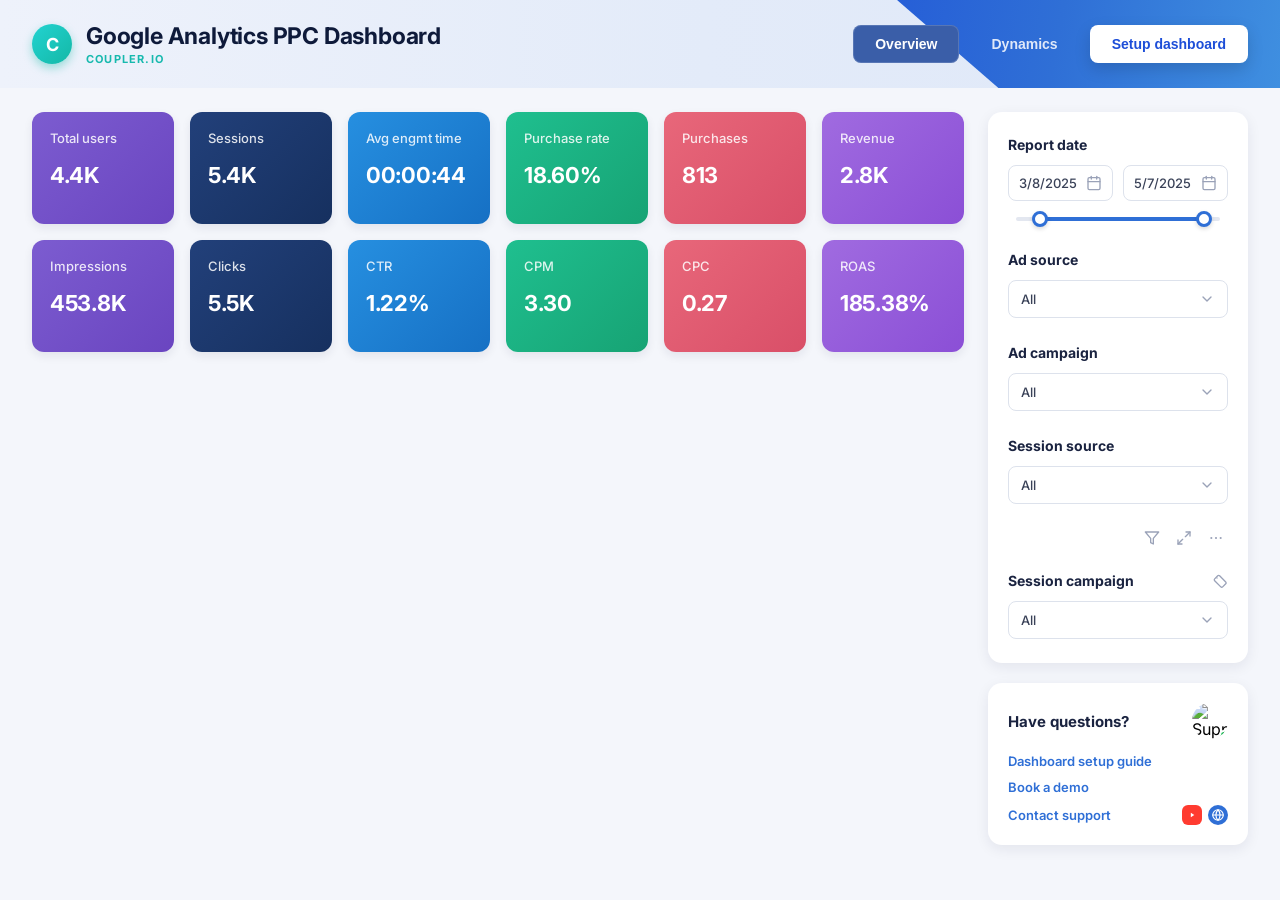
==== structure2/index.html @ 66cc9f02 "working on second dashboard" ====
<!DOCTYPE html>
<html lang="en">
<head>
    <meta charset="UTF-8">
    <meta name="viewport" content="width=device-width, initial-scale=1.0">
    <title>Google Analytics PPC Dashboard</title>
    <link rel="preconnect" href="https://fonts.googleapis.com">
    <link rel="preconnect" href="https://fonts.gstatic.com" crossorigin>
    <link href="https://fonts.googleapis.com/css2?family=Inter:wght@400;500;600;700;800&display=swap" rel="stylesheet">
    <link rel="stylesheet" href="index.css">
</head>
<body>
    <header class="header">
        <div class="header-logo">
            <div class="logo-badge">C</div>
            <div class="header-title-group">
                <div class="header-title">Google Analytics PPC Dashboard</div>
                <div class="header-subtitle">COUPLER.IO</div>
            </div>
        </div>

        <nav class="header-nav">
            <button class="nav-tab active">Overview</button>
            <button class="nav-tab">Dynamics</button>
            <button class="nav-tab setup-btn">Setup dashboard</button>
        </nav>
    </header>

    <div class="dashboard-body">
        <main class="main-content">
            <div class="kpi-grid">
                <div class="kpi-card kpi-purple">
                    <div class="kpi-label">Total users</div>
                    <div class="kpi-value">4.4K</div>
                </div>
                <div class="kpi-card kpi-navy">
                    <div class="kpi-label">Sessions</div>
                    <div class="kpi-value">5.4K</div>
                </div>
                <div class="kpi-card kpi-blue">
                    <div class="kpi-label">Avg engmt time</div>
                    <div class="kpi-value">00:00:44</div>
                </div>
                <div class="kpi-card kpi-teal">
                    <div class="kpi-label">Purchase rate</div>
                    <div class="kpi-value">18.60%</div>
                </div>
                <div class="kpi-card kpi-pink">
                    <div class="kpi-label">Purchases</div>
                    <div class="kpi-value">813</div>
                </div>
                <div class="kpi-card kpi-violet">
                    <div class="kpi-label">Revenue</div>
                    <div class="kpi-value">2.8K</div>
                </div>
                <div class="kpi-card kpi-purple">
                    <div class="kpi-label">Impressions</div>
                    <div class="kpi-value">453.8K</div>
                </div>
                <div class="kpi-card kpi-navy">
                    <div class="kpi-label">Clicks</div>
                    <div class="kpi-value">5.5K</div>
                </div>
                <div class="kpi-card kpi-blue">
                    <div class="kpi-label">CTR</div>
                    <div class="kpi-value">1.22%</div>
                </div>
                <div class="kpi-card kpi-teal">
                    <div class="kpi-label">CPM</div>
                    <div class="kpi-value">3.30</div>
                </div>
                <div class="kpi-card kpi-pink">
                    <div class="kpi-label">CPC</div>
                    <div class="kpi-value">0.27</div>
                </div>
                <div class="kpi-card kpi-violet">
                    <div class="kpi-label">ROAS</div>
                    <div class="kpi-value">185.38%</div>
                </div>
            </div>
        </main>

        <aside class="sidebar-column">
        <div class="filters-panel">
            <div class="filter-block">
                <div class="filter-label">Report date</div>
                <div class="date-range-inputs">
                    <div class="date-input">
                        <span>3/8/2025</span>
                        <svg class="icon calendar-icon" viewBox="0 0 24 24" fill="none" stroke="currentColor" stroke-width="2" stroke-linecap="round" stroke-linejoin="round">
                            <rect x="3" y="4" width="18" height="18" rx="2"></rect>
                            <line x1="16" y1="2" x2="16" y2="6"></line>
                            <line x1="8" y1="2" x2="8" y2="6"></line>
                            <line x1="3" y1="10" x2="21" y2="10"></line>
                        </svg>
                    </div>
                    <div class="date-input">
                        <span>5/7/2025</span>
                        <svg class="icon calendar-icon" viewBox="0 0 24 24" fill="none" stroke="currentColor" stroke-width="2" stroke-linecap="round" stroke-linejoin="round">
                            <rect x="3" y="4" width="18" height="18" rx="2"></rect>
                            <line x1="16" y1="2" x2="16" y2="6"></line>
                            <line x1="8" y1="2" x2="8" y2="6"></line>
                            <line x1="3" y1="10" x2="21" y2="10"></line>
                        </svg>
                    </div>
                </div>
                <div class="range-slider">
                    <div class="range-track">
                        <div class="range-fill"></div>
                        <span class="range-handle range-handle-start"></span>
                        <span class="range-handle range-handle-end"></span>
                    </div>
                </div>
            </div>

            <div class="filter-block">
                <div class="filter-label">Ad source</div>
                <div class="filter-select">
                    <span>All</span>
                    <svg class="icon chevron-icon" viewBox="0 0 24 24" fill="none" stroke="currentColor" stroke-width="2" stroke-linecap="round" stroke-linejoin="round">
                        <polyline points="6 9 12 15 18 9"></polyline>
                    </svg>
                </div>
            </div>

            <div class="filter-block">
                <div class="filter-label">Ad campaign</div>
                <div class="filter-select">
                    <span>All</span>
                    <svg class="icon chevron-icon" viewBox="0 0 24 24" fill="none" stroke="currentColor" stroke-width="2" stroke-linecap="round" stroke-linejoin="round">
                        <polyline points="6 9 12 15 18 9"></polyline>
                    </svg>
                </div>
            </div>

            <div class="filter-block">
                <div class="filter-label">Session source</div>
                <div class="filter-select">
                    <span>All</span>
                    <svg class="icon chevron-icon" viewBox="0 0 24 24" fill="none" stroke="currentColor" stroke-width="2" stroke-linecap="round" stroke-linejoin="round">
                        <polyline points="6 9 12 15 18 9"></polyline>
                    </svg>
                </div>
            </div>

            <div class="filter-toolbar">
                <svg class="icon toolbar-icon" viewBox="0 0 24 24" fill="none" stroke="currentColor" stroke-width="2" stroke-linecap="round" stroke-linejoin="round">
                    <polygon points="22 3 2 3 10 12.46 10 19 14 21 14 12.46 22 3"></polygon>
                </svg>
                <svg class="icon toolbar-icon" viewBox="0 0 24 24" fill="none" stroke="currentColor" stroke-width="2" stroke-linecap="round" stroke-linejoin="round">
                    <polyline points="15 3 21 3 21 9"></polyline>
                    <polyline points="9 21 3 21 3 15"></polyline>
                    <line x1="21" y1="3" x2="14" y2="10"></line>
                    <line x1="3" y1="21" x2="10" y2="14"></line>
                </svg>
                <svg class="icon toolbar-icon" viewBox="0 0 24 24" fill="currentColor" stroke="none">
                    <circle cx="5" cy="12" r="1.6"></circle>
                    <circle cx="12" cy="12" r="1.6"></circle>
                    <circle cx="19" cy="12" r="1.6"></circle>
                </svg>
            </div>

            <div class="filter-block">
                <div class="filter-label-row">
                    <div class="filter-label">Session campaign</div>
                    <svg class="icon tag-icon" viewBox="0 0 24 24" fill="none" stroke="currentColor" stroke-width="2" stroke-linecap="round" stroke-linejoin="round">
                        <path d="M20.59 13.41L11.42 4.24a2 2 0 0 0-2.83 0L4 8.83a2 2 0 0 0 0 2.83l9.17 9.17a2 2 0 0 0 2.83 0l4.59-4.59a2 2 0 0 0 0-2.83z"></path>
                        <line x1="7.5" y1="7.5" x2="7.51" y2="7.5"></line>
                    </svg>
                </div>
                <div class="filter-select">
                    <span>All</span>
                    <svg class="icon chevron-icon" viewBox="0 0 24 24" fill="none" stroke="currentColor" stroke-width="2" stroke-linecap="round" stroke-linejoin="round">
                        <polyline points="6 9 12 15 18 9"></polyline>
                    </svg>
                </div>
            </div>
        </div>

        <div class="help-card">
            <div class="help-card-header">
                <div class="help-card-title">Have questions?</div>
                <div class="help-avatar">
                    <img src="https://randomuser.me/api/portraits/men/45.jpg" alt="Support agent">
                    <span class="status-dot"></span>
                </div>
            </div>

            <div class="help-links">
                <a href="#" class="help-link">Dashboard setup guide</a>
                <a href="#" class="help-link">Book a demo</a>
                <div class="help-link-row">
                    <a href="#" class="help-link">Contact support</a>
                    <div class="help-social-icons">
                        <span class="social-icon youtube-icon">
                            <svg viewBox="0 0 24 24" fill="#ffffff">
                                <polygon points="10 8 16 12 10 16 10 8"></polygon>
                            </svg>
                        </span>
                        <span class="social-icon globe-icon">
                            <svg viewBox="0 0 24 24" fill="none" stroke="#ffffff" stroke-width="2" stroke-linecap="round" stroke-linejoin="round">
                                <circle cx="12" cy="12" r="9"></circle>
                                <line x1="3" y1="12" x2="21" y2="12"></line>
                                <path d="M12 3a13 13 0 0 1 0 18a13 13 0 0 1 0-18z"></path>
                            </svg>
                        </span>
                    </div>
                </div>
            </div>
        </div>
        </aside>
    </div>

    <script src="index.js"></script>
</body>
</html>
---- structure2/index.css ----
* {
    margin: 0;
    padding: 0;
    box-sizing: border-box;
}

html, body {
    height: 100%;
    font-family: 'Inter', -apple-system, BlinkMacSystemFont, 'Segoe UI', Roboto, sans-serif;
}

body {
    background: #f4f6fb;
}

/* ===== HEADER ===== */
.header {
    position: relative;
    display: flex;
    align-items: center;
    justify-content: space-between;
    background: linear-gradient(90deg, #eef2fb 0%, #e3ebf9 55%, #dfe8f8 100%);
    padding: 22px 32px;
    overflow: hidden;
}

.header::before {
    content: "";
    position: absolute;
    top: 0;
    right: 0;
    bottom: 0;
    width: 44%;
    background: linear-gradient(100deg, #1d4ed8 0%, #2f6fd6 60%, #3f8fe0 100%);
    clip-path: polygon(32% 0%, 100% 0%, 100% 100%, 50% 100%);
    z-index: 0;
}

.header-logo {
    position: relative;
    z-index: 1;
    display: flex;
    align-items: center;
    gap: 14px;
}

.logo-badge {
    width: 40px;
    height: 40px;
    flex-shrink: 0;
    border-radius: 50%;
    background: linear-gradient(135deg, #22d3d1 0%, #14b8a6 100%);
    color: #ffffff;
    display: flex;
    align-items: center;
    justify-content: center;
    font-size: 18px;
    font-weight: 700;
    box-shadow: 0 4px 10px rgba(20, 184, 166, 0.4);
}

.header-title-group {
    display: flex;
    flex-direction: column;
    gap: 2px;
}

.header-title {
    font-size: 23px;
    font-weight: 700;
    color: #0e1a3a;
    letter-spacing: -0.2px;
}

.header-subtitle {
    font-size: 11px;
    font-weight: 700;
    color: #17b9ae;
    letter-spacing: 1.2px;
}

.header-nav {
    position: relative;
    z-index: 1;
    display: flex;
    align-items: center;
    gap: 10px;
}

.nav-tab {
    border: none;
    background: transparent;
    color: rgba(255, 255, 255, 0.85);
    font-size: 14px;
    font-weight: 600;
    padding: 11px 22px;
    border-radius: 8px;
    cursor: pointer;
    transition: background 0.25s ease, color 0.25s ease;
}

.nav-tab:hover {
    background: rgba(255, 255, 255, 0.1);
    color: #ffffff;
}

.nav-tab.active {
    background: #3a5ea8;
    color: #ffffff;
    box-shadow: inset 0 0 0 1px rgba(255, 255, 255, 0.15);
}

.nav-tab.setup-btn {
    background: #ffffff;
    color: #1d4ed8;
    font-weight: 700;
    box-shadow: 0 6px 16px rgba(0, 0, 0, 0.15);
}

.nav-tab.setup-btn:hover {
    background: #f2f6ff;
}

/* ===== LAYOUT ===== */
.dashboard-body {
    display: flex;
    align-items: flex-start;
    gap: 24px;
    padding: 24px 32px;
}

.main-content {
    flex: 1;
    min-width: 0;
}

/* ===== KPI CARDS ===== */
.kpi-grid {
    display: grid;
    grid-template-columns: repeat(6, 1fr);
    gap: 16px;
}

.kpi-card {
    border-radius: 12px;
    padding: 18px 18px;
    min-height: 112px;
    display: flex;
    flex-direction: column;
    justify-content: flex-start;
    gap: 16px;
    color: #ffffff;
    box-shadow: 0 4px 10px rgba(20, 30, 60, 0.08);
}

.kpi-label {
    font-size: 13px;
    font-weight: 500;
    color: rgba(255, 255, 255, 0.85);
}

.kpi-value {
    font-size: 22px;
    font-weight: 700;
    letter-spacing: -0.3px;
}

.kpi-purple {
    background: linear-gradient(135deg, #7c5cd0 0%, #6a45c0 100%);
}

.kpi-navy {
    background: linear-gradient(135deg, #22407a 0%, #16305f 100%);
}

.kpi-blue {
    background: linear-gradient(135deg, #268fe0 0%, #1670c4 100%);
}

.kpi-teal {
    background: linear-gradient(135deg, #1fbf8f 0%, #17a374 100%);
}

.kpi-pink {
    background: linear-gradient(135deg, #e8677a 0%, #d94f68 100%);
}

.kpi-violet {
    background: linear-gradient(135deg, #a06be0 0%, #8b4fd6 100%);
}

/* ===== SIDEBAR COLUMN ===== */
.sidebar-column {
    width: 260px;
    flex-shrink: 0;
    display: flex;
    flex-direction: column;
    gap: 20px;
}

/* ===== FILTERS PANEL ===== */
.filters-panel {
    display: flex;
    flex-direction: column;
    gap: 26px;
    background: #ffffff;
    border-radius: 14px;
    padding: 24px 20px;
    box-shadow: 0 4px 14px rgba(20, 30, 60, 0.08);
}

.filter-block {
    display: flex;
    flex-direction: column;
    gap: 12px;
}

.filter-label {
    font-size: 14px;
    font-weight: 700;
    color: #1a2340;
}

.filter-label-row {
    display: flex;
    align-items: center;
    justify-content: space-between;
}

.icon {
    width: 16px;
    height: 16px;
    flex-shrink: 0;
    color: #9aa2b8;
}

.date-range-inputs {
    display: flex;
    gap: 10px;
}

.date-input {
    flex: 1;
    display: flex;
    align-items: center;
    justify-content: space-between;
    border: 1px solid #dde2ec;
    border-radius: 8px;
    padding: 9px 10px;
    background: #ffffff;
    font-size: 13px;
    font-weight: 500;
    color: #3a4258;
}

.range-slider {
    padding: 4px 8px;
}

.range-track {
    position: relative;
    height: 4px;
    background: #e3e7f0;
    border-radius: 2px;
}

.range-fill {
    position: absolute;
    top: 0;
    bottom: 0;
    left: 12%;
    right: 8%;
    background: #2f6fd6;
    border-radius: 2px;
}

.range-handle {
    position: absolute;
    top: 50%;
    width: 16px;
    height: 16px;
    border-radius: 50%;
    background: #ffffff;
    border: 3px solid #2f6fd6;
    transform: translate(-50%, -50%);
    box-shadow: 0 2px 4px rgba(0, 0, 0, 0.15);
}

.range-handle-start {
    left: 12%;
}

.range-handle-end {
    left: 92%;
}

.filter-select {
    display: flex;
    align-items: center;
    justify-content: space-between;
    border: 1px solid #dde2ec;
    border-radius: 8px;
    padding: 10px 12px;
    background: #ffffff;
    font-size: 13px;
    font-weight: 500;
    color: #3a4258;
    cursor: pointer;
    transition: border-color 0.2s ease;
}

.filter-select:hover {
    border-color: #2f6fd6;
}

.filter-toolbar {
    display: flex;
    align-items: center;
    justify-content: flex-end;
    gap: 16px;
    padding: 0 4px;
}

.toolbar-icon {
    cursor: pointer;
    transition: color 0.2s ease;
}

.toolbar-icon:hover {
    color: #2f6fd6;
}

/* ===== HELP CARD ===== */
.help-card {
    background: #ffffff;
    border-radius: 14px;
    padding: 20px;
    box-shadow: 0 4px 14px rgba(20, 30, 60, 0.08);
}

.help-card-header {
    display: flex;
    align-items: center;
    justify-content: space-between;
    margin-bottom: 14px;
}

.help-card-title {
    font-size: 15px;
    font-weight: 700;
    color: #1a2340;
}

.help-avatar {
    position: relative;
    width: 36px;
    height: 36px;
    flex-shrink: 0;
    border-radius: 50%;
    overflow: hidden;
}

.help-avatar img {
    width: 100%;
    height: 100%;
    object-fit: cover;
    display: block;
}

.status-dot {
    position: absolute;
    bottom: -1px;
    right: -1px;
    width: 10px;
    height: 10px;
    border-radius: 50%;
    background: #22c55e;
    border: 2px solid #ffffff;
}

.help-links {
    display: flex;
    flex-direction: column;
    gap: 10px;
}

.help-link {
    font-size: 13px;
    font-weight: 600;
    color: #2f6fd6;
    text-decoration: none;
}

.help-link:hover {
    text-decoration: underline;
}

.help-link-row {
    display: flex;
    align-items: center;
    justify-content: space-between;
}

.help-social-icons {
    display: flex;
    align-items: center;
    gap: 6px;
}

.social-icon {
    width: 20px;
    height: 20px;
    border-radius: 6px;
    display: flex;
    align-items: center;
    justify-content: center;
}

.social-icon svg {
    width: 14px;
    height: 14px;
}

.youtube-icon {
    background: #ff3b30;
}

.globe-icon {
    background: #2f6fd6;
    border-radius: 50%;
}
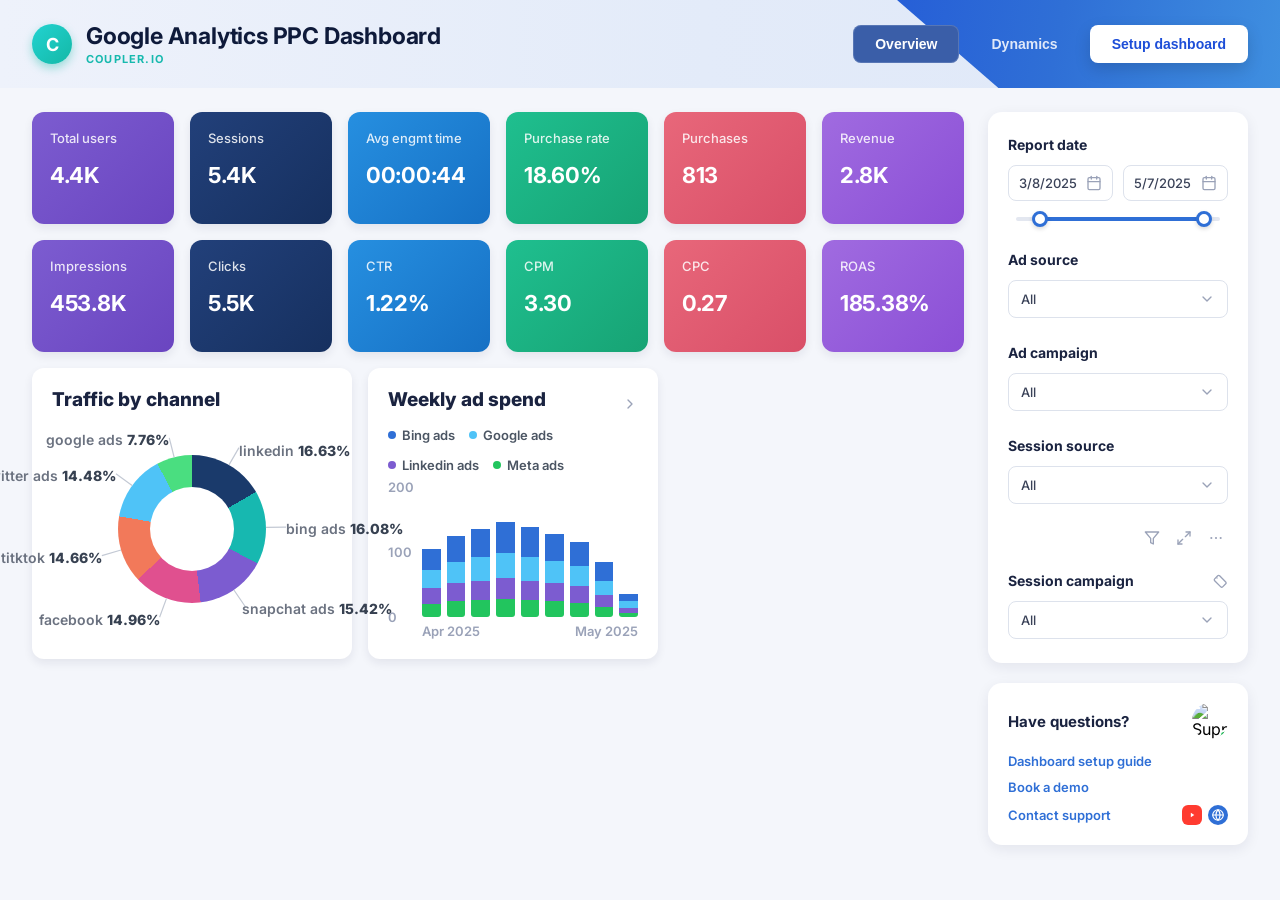
==== commit 13123593: "building dashboard componenets" ====
--- a/structure2/index.html
+++ b/structure2/index.html
@@ -78,6 +78,114 @@
                     <div class="kpi-value">185.38%</div>
                 </div>
             </div>
+
+            <div class="analytics-row">
+                <div class="chart-card channel-card">
+                    <div class="chart-card-title">Traffic by channel</div>
+                    <div class="channel-chart-wrap">
+                        <div class="channel-donut"></div>
+                        <div class="channel-hole"></div>
+                        <svg class="channel-lines" viewBox="0 0 280 220">
+                            <line x1="177" y1="45.9" x2="187" y2="28.6"></line>
+                            <line x1="214" y1="108.45" x2="234" y2="108.03"></line>
+                            <line x1="181.9" y1="171.0" x2="193.2" y2="187.5"></line>
+                            <line x1="114.5" y1="179.4" x2="107.6" y2="198.2"></line>
+                            <line x1="69.05" y1="131.0" x2="49.87" y2="136.67"></line>
+                            <line x1="80.13" y1="66.5" x2="63.95" y2="54.75"></line>
+                            <line x1="122.1" y1="38.2" x2="117.26" y2="18.8"></line>
+                        </svg>
+                        <div class="channel-label label-linkedin">linkedin <b>16.63%</b></div>
+                        <div class="channel-label label-bing">bing ads <b>16.08%</b></div>
+                        <div class="channel-label label-snapchat">snapchat ads <b>15.42%</b></div>
+                        <div class="channel-label label-facebook">facebook <b>14.96%</b></div>
+                        <div class="channel-label label-tiktok">titktok <b>14.66%</b></div>
+                        <div class="channel-label label-twitter">twitter ads <b>14.48%</b></div>
+                        <div class="channel-label label-google">google ads <b>7.76%</b></div>
+                    </div>
+                </div>
+
+                <div class="chart-card spend-card">
+                    <div class="chart-card-header">
+                        <div class="chart-card-title">Weekly ad spend</div>
+                        <svg class="chevron-next" viewBox="0 0 24 24" fill="none" stroke="currentColor" stroke-width="2" stroke-linecap="round" stroke-linejoin="round">
+                            <polyline points="9 18 15 12 9 6"></polyline>
+                        </svg>
+                    </div>
+                    <div class="legend-row">
+                        <span class="legend-dot-item"><span class="legend-dot legend-dot-bing"></span>Bing ads</span>
+                        <span class="legend-dot-item"><span class="legend-dot legend-dot-googleads"></span>Google ads</span>
+                        <span class="legend-dot-item"><span class="legend-dot legend-dot-linkedinads"></span>Linkedin ads</span>
+                        <span class="legend-dot-item"><span class="legend-dot legend-dot-metaads"></span>Meta ads</span>
+                    </div>
+                    <div class="spend-chart">
+                        <div class="spend-gridlines">
+                            <span>200</span>
+                            <span>100</span>
+                            <span>0</span>
+                        </div>
+                        <div class="spend-bars">
+                            <div class="spend-bar-group">
+                                <div class="spend-bar bar-bing" style="height:16%"></div>
+                                <div class="spend-bar bar-googleads" style="height:14%"></div>
+                                <div class="spend-bar bar-linkedinads" style="height:12%"></div>
+                                <div class="spend-bar bar-metaads" style="height:10%"></div>
+                            </div>
+                            <div class="spend-bar-group">
+                                <div class="spend-bar bar-bing" style="height:20%"></div>
+                                <div class="spend-bar bar-googleads" style="height:16%"></div>
+                                <div class="spend-bar bar-linkedinads" style="height:14%"></div>
+                                <div class="spend-bar bar-metaads" style="height:12%"></div>
+                            </div>
+                            <div class="spend-bar-group">
+                                <div class="spend-bar bar-bing" style="height:22%"></div>
+                                <div class="spend-bar bar-googleads" style="height:18%"></div>
+                                <div class="spend-bar bar-linkedinads" style="height:15%"></div>
+                                <div class="spend-bar bar-metaads" style="height:13%"></div>
+                            </div>
+                            <div class="spend-bar-group">
+                                <div class="spend-bar bar-bing" style="height:24%"></div>
+                                <div class="spend-bar bar-googleads" style="height:19%"></div>
+                                <div class="spend-bar bar-linkedinads" style="height:16%"></div>
+                                <div class="spend-bar bar-metaads" style="height:14%"></div>
+                            </div>
+                            <div class="spend-bar-group">
+                                <div class="spend-bar bar-bing" style="height:23%"></div>
+                                <div class="spend-bar bar-googleads" style="height:18%"></div>
+                                <div class="spend-bar bar-linkedinads" style="height:15%"></div>
+                                <div class="spend-bar bar-metaads" style="height:13%"></div>
+                            </div>
+                            <div class="spend-bar-group">
+                                <div class="spend-bar bar-bing" style="height:21%"></div>
+                                <div class="spend-bar bar-googleads" style="height:17%"></div>
+                                <div class="spend-bar bar-linkedinads" style="height:14%"></div>
+                                <div class="spend-bar bar-metaads" style="height:12%"></div>
+                            </div>
+                            <div class="spend-bar-group">
+                                <div class="spend-bar bar-bing" style="height:19%"></div>
+                                <div class="spend-bar bar-googleads" style="height:15%"></div>
+                                <div class="spend-bar bar-linkedinads" style="height:13%"></div>
+                                <div class="spend-bar bar-metaads" style="height:11%"></div>
+                            </div>
+                            <div class="spend-bar-group">
+                                <div class="spend-bar bar-bing" style="height:14%"></div>
+                                <div class="spend-bar bar-googleads" style="height:11%"></div>
+                                <div class="spend-bar bar-linkedinads" style="height:9%"></div>
+                                <div class="spend-bar bar-metaads" style="height:8%"></div>
+                            </div>
+                            <div class="spend-bar-group">
+                                <div class="spend-bar bar-bing" style="height:6%"></div>
+                                <div class="spend-bar bar-googleads" style="height:5%"></div>
+                                <div class="spend-bar bar-linkedinads" style="height:4%"></div>
+                                <div class="spend-bar bar-metaads" style="height:3%"></div>
+                            </div>
+                        </div>
+                    </div>
+                    <div class="spend-months">
+                        <span>Apr 2025</span>
+                        <span>May 2025</span>
+                    </div>
+                </div>
+            </div>
         </main>
 
         <aside class="sidebar-column">
--- a/structure2/index.css
+++ b/structure2/index.css
@@ -189,6 +189,283 @@
     background: linear-gradient(135deg, #a06be0 0%, #8b4fd6 100%);
 }
 
+/* ===== ANALYTICS CHARTS ROW ===== */
+.analytics-row {
+    display: grid;
+    grid-template-columns: repeat(3, 1fr);
+    gap: 16px;
+    margin-top: 16px;
+}
+
+.chart-card {
+    background: #ffffff;
+    border-radius: 12px;
+    padding: 20px;
+    box-shadow: 0 4px 10px rgba(20, 30, 60, 0.08);
+}
+
+.chart-card-title {
+    font-size: 15px;
+    font-weight: 700;
+    color: #1a2340;
+    margin-bottom: 8px;
+}
+
+.channel-card .chart-card-title {
+    font-size: 19px;
+    font-weight: 800;
+}
+
+/* Traffic by channel donut */
+.channel-chart-wrap {
+    position: relative;
+    width: 280px;
+    height: 220px;
+    margin: 0 auto;
+}
+
+.channel-donut {
+    position: absolute;
+    top: 50%;
+    left: 50%;
+    width: 148px;
+    height: 148px;
+    border-radius: 50%;
+    transform: translate(-50%, -50%);
+    background: conic-gradient(
+        #1a3a6b 0% 16.63%,
+        #17b8b0 16.63% 32.71%,
+        #7c5cd0 32.71% 48.13%,
+        #e0508f 48.13% 63.09%,
+        #f2795a 63.09% 77.75%,
+        #4fc3f7 77.75% 92.23%,
+        #4ade80 92.23% 100%
+    );
+}
+
+.channel-hole {
+    position: absolute;
+    top: 50%;
+    left: 50%;
+    width: 84px;
+    height: 84px;
+    border-radius: 50%;
+    background: #ffffff;
+    transform: translate(-50%, -50%);
+}
+
+.channel-lines {
+    position: absolute;
+    top: 0;
+    left: 0;
+    width: 100%;
+    height: 100%;
+}
+
+.channel-lines line {
+    stroke: #c3c9d4;
+    stroke-width: 1.2;
+}
+
+.channel-label {
+    position: absolute;
+    font-size: 14px;
+    font-weight: 600;
+    color: #6b7280;
+    white-space: nowrap;
+}
+
+.channel-label b {
+    font-weight: 800;
+    color: #374151;
+}
+
+.label-linkedin {
+    top: 23px;
+    left: 187px;
+}
+
+.label-bing {
+    top: 101px;
+    left: 234px;
+}
+
+.label-snapchat {
+    top: 181px;
+    left: 190px;
+}
+
+.label-facebook {
+    top: 192px;
+    right: 172px;
+    text-align: right;
+}
+
+.label-tiktok {
+    top: 130px;
+    right: 230px;
+    text-align: right;
+}
+
+.label-twitter {
+    top: 48px;
+    right: 216px;
+    text-align: right;
+}
+
+.label-google {
+    top: 12px;
+    right: 163px;
+    text-align: right;
+}
+
+/* Weekly ad spend */
+.chart-card-header {
+    display: flex;
+    align-items: center;
+    justify-content: space-between;
+    margin-bottom: 8px;
+}
+
+.spend-card .chart-card-title {
+    font-size: 19px;
+    font-weight: 800;
+}
+
+.chevron-next {
+    width: 16px;
+    height: 16px;
+    color: #9aa2b8;
+    flex-shrink: 0;
+    cursor: pointer;
+}
+
+.legend-row {
+    display: flex;
+    align-items: center;
+    flex-wrap: wrap;
+    gap: 14px;
+    margin-bottom: 14px;
+}
+
+.legend-dot-item {
+    display: flex;
+    align-items: center;
+    gap: 6px;
+    font-size: 13px;
+    font-weight: 600;
+    color: #4b5563;
+}
+
+.legend-dot {
+    width: 8px;
+    height: 8px;
+    border-radius: 50%;
+    flex-shrink: 0;
+}
+
+.legend-dot-bing {
+    background: #2f6fd6;
+}
+
+.legend-dot-googleads {
+    background: #4fc3f7;
+}
+
+.legend-dot-linkedinads {
+    background: #7c5cd0;
+}
+
+.legend-dot-metaads {
+    background: #22c55e;
+}
+
+.spend-chart {
+    position: relative;
+    height: 130px;
+    margin-bottom: 6px;
+}
+
+.spend-gridlines {
+    position: absolute;
+    top: 0;
+    left: 0;
+    height: 100%;
+    width: 30px;
+    font-size: 13px;
+    font-weight: 600;
+    color: #9aa2b8;
+}
+
+.spend-gridlines span {
+    position: absolute;
+    left: 0;
+    transform: translateY(-50%);
+}
+
+.spend-gridlines span:nth-child(1) {
+    top: 0;
+}
+
+.spend-gridlines span:nth-child(2) {
+    top: 50%;
+}
+
+.spend-gridlines span:nth-child(3) {
+    top: 100%;
+}
+
+.spend-bars {
+    position: absolute;
+    top: 0;
+    left: 34px;
+    right: 0;
+    height: 100%;
+    display: flex;
+    align-items: flex-end;
+    justify-content: space-between;
+    gap: 6px;
+}
+
+.spend-bar-group {
+    flex: 1;
+    display: flex;
+    flex-direction: column;
+    height: 100%;
+    justify-content: flex-end;
+    border-radius: 3px;
+    overflow: hidden;
+}
+
+.spend-bar {
+    width: 100%;
+}
+
+.bar-bing {
+    background: #2f6fd6;
+}
+
+.bar-googleads {
+    background: #4fc3f7;
+}
+
+.bar-linkedinads {
+    background: #7c5cd0;
+}
+
+.bar-metaads {
+    background: #22c55e;
+}
+
+.spend-months {
+    display: flex;
+    justify-content: space-between;
+    padding-left: 34px;
+    font-size: 13px;
+    font-weight: 600;
+    color: #9aa2b8;
+}
+
 /* ===== SIDEBAR COLUMN ===== */
 .sidebar-column {
     width: 260px;
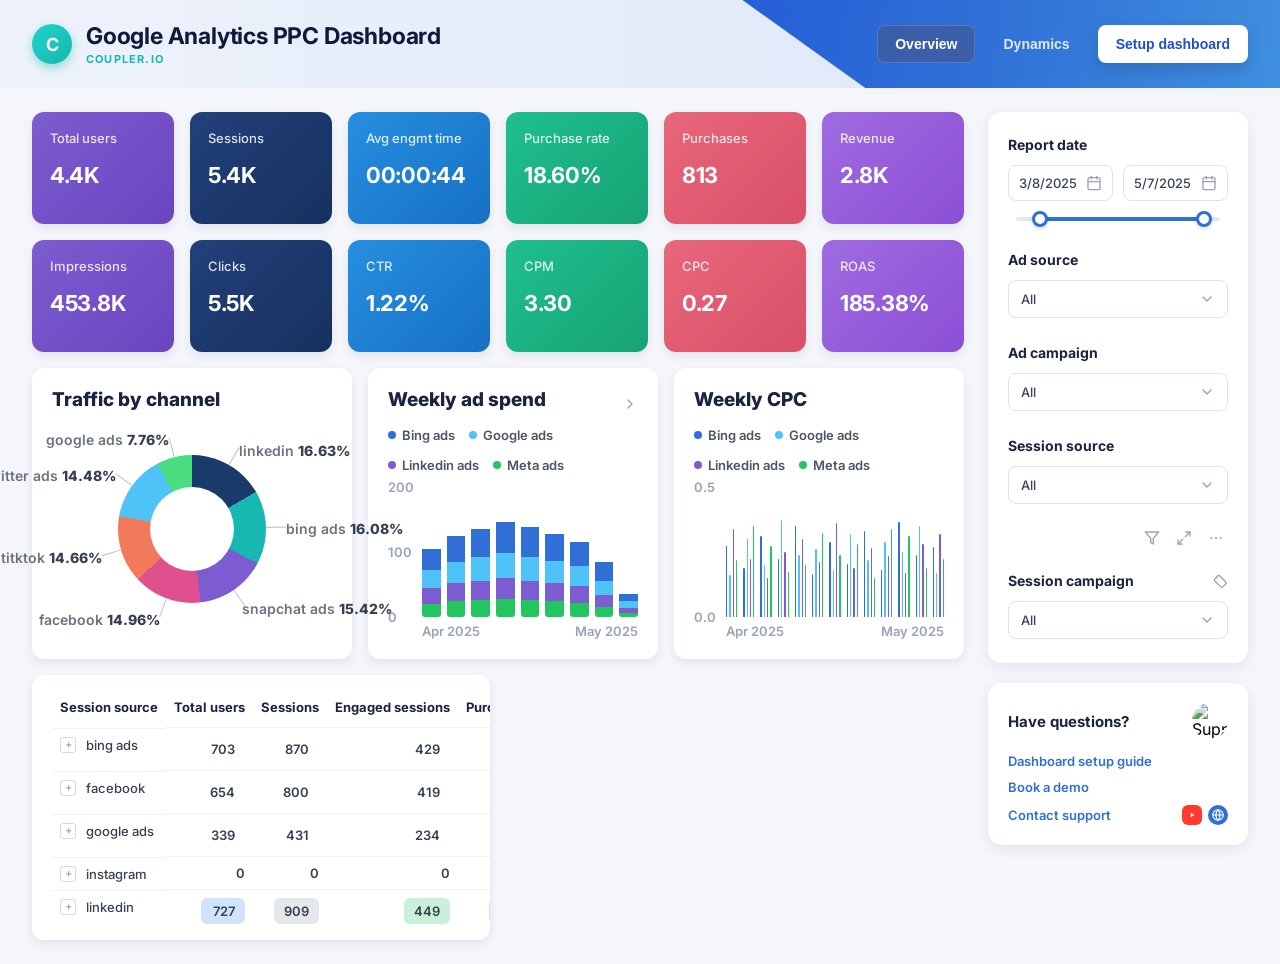
==== commit d99b66dd: "finalising building process" ====
--- a/structure2/index.html
+++ b/structure2/index.html
@@ -185,6 +185,167 @@
                         <span>May 2025</span>
                     </div>
                 </div>
+
+                <div class="chart-card cpc-card">
+                    <div class="chart-card-header">
+                        <div class="chart-card-title">Weekly CPC</div>
+                    </div>
+                    <div class="legend-row">
+                        <span class="legend-dot-item"><span class="legend-dot legend-dot-bing"></span>Bing ads</span>
+                        <span class="legend-dot-item"><span class="legend-dot legend-dot-googleads"></span>Google ads</span>
+                        <span class="legend-dot-item"><span class="legend-dot legend-dot-linkedinads"></span>Linkedin ads</span>
+                        <span class="legend-dot-item"><span class="legend-dot legend-dot-metaads"></span>Meta ads</span>
+                    </div>
+                    <div class="cpc-chart">
+                        <div class="cpc-gridlines">
+                            <span>0.5</span>
+                            <span>0.0</span>
+                        </div>
+                        <div class="cpc-bars">
+                            <div class="cpc-bar-group">
+                                <div class="cpc-bar bar-bing" style="height:55%"></div>
+                                <div class="cpc-bar bar-googleads" style="height:32%"></div>
+                                <div class="cpc-bar bar-linkedinads" style="height:68%"></div>
+                                <div class="cpc-bar bar-metaads" style="height:44%"></div>
+                            </div>
+                            <div class="cpc-bar-group">
+                                <div class="cpc-bar bar-bing" style="height:38%"></div>
+                                <div class="cpc-bar bar-googleads" style="height:60%"></div>
+                                <div class="cpc-bar bar-linkedinads" style="height:45%"></div>
+                                <div class="cpc-bar bar-metaads" style="height:70%"></div>
+                            </div>
+                            <div class="cpc-bar-group">
+                                <div class="cpc-bar bar-bing" style="height:62%"></div>
+                                <div class="cpc-bar bar-googleads" style="height:40%"></div>
+                                <div class="cpc-bar bar-linkedinads" style="height:30%"></div>
+                                <div class="cpc-bar bar-metaads" style="height:55%"></div>
+                            </div>
+                            <div class="cpc-bar-group">
+                                <div class="cpc-bar bar-bing" style="height:45%"></div>
+                                <div class="cpc-bar bar-googleads" style="height:75%"></div>
+                                <div class="cpc-bar bar-linkedinads" style="height:50%"></div>
+                                <div class="cpc-bar bar-metaads" style="height:35%"></div>
+                            </div>
+                            <div class="cpc-bar-group">
+                                <div class="cpc-bar bar-bing" style="height:70%"></div>
+                                <div class="cpc-bar bar-googleads" style="height:48%"></div>
+                                <div class="cpc-bar bar-linkedinads" style="height:60%"></div>
+                                <div class="cpc-bar bar-metaads" style="height:40%"></div>
+                            </div>
+                            <div class="cpc-bar-group">
+                                <div class="cpc-bar bar-bing" style="height:33%"></div>
+                                <div class="cpc-bar bar-googleads" style="height:52%"></div>
+                                <div class="cpc-bar bar-linkedinads" style="height:42%"></div>
+                                <div class="cpc-bar bar-metaads" style="height:65%"></div>
+                            </div>
+                            <div class="cpc-bar-group">
+                                <div class="cpc-bar bar-bing" style="height:58%"></div>
+                                <div class="cpc-bar bar-googleads" style="height:36%"></div>
+                                <div class="cpc-bar bar-linkedinads" style="height:72%"></div>
+                                <div class="cpc-bar bar-metaads" style="height:48%"></div>
+                            </div>
+                            <div class="cpc-bar-group">
+                                <div class="cpc-bar bar-bing" style="height:41%"></div>
+                                <div class="cpc-bar bar-googleads" style="height:64%"></div>
+                                <div class="cpc-bar bar-linkedinads" style="height:38%"></div>
+                                <div class="cpc-bar bar-metaads" style="height:56%"></div>
+                            </div>
+                            <div class="cpc-bar-group">
+                                <div class="cpc-bar bar-bing" style="height:66%"></div>
+                                <div class="cpc-bar bar-googleads" style="height:44%"></div>
+                                <div class="cpc-bar bar-linkedinads" style="height:53%"></div>
+                                <div class="cpc-bar bar-metaads" style="height:30%"></div>
+                            </div>
+                            <div class="cpc-bar-group">
+                                <div class="cpc-bar bar-bing" style="height:36%"></div>
+                                <div class="cpc-bar bar-googleads" style="height:58%"></div>
+                                <div class="cpc-bar bar-linkedinads" style="height:47%"></div>
+                                <div class="cpc-bar bar-metaads" style="height:68%"></div>
+                            </div>
+                            <div class="cpc-bar-group">
+                                <div class="cpc-bar bar-bing" style="height:73%"></div>
+                                <div class="cpc-bar bar-googleads" style="height:50%"></div>
+                                <div class="cpc-bar bar-linkedinads" style="height:34%"></div>
+                                <div class="cpc-bar bar-metaads" style="height:62%"></div>
+                            </div>
+                            <div class="cpc-bar-group">
+                                <div class="cpc-bar bar-bing" style="height:48%"></div>
+                                <div class="cpc-bar bar-googleads" style="height:70%"></div>
+                                <div class="cpc-bar bar-linkedinads" style="height:56%"></div>
+                                <div class="cpc-bar bar-metaads" style="height:38%"></div>
+                            </div>
+                            <div class="cpc-bar-group">
+                                <div class="cpc-bar bar-bing" style="height:54%"></div>
+                                <div class="cpc-bar bar-googleads" style="height:34%"></div>
+                                <div class="cpc-bar bar-linkedinads" style="height:64%"></div>
+                                <div class="cpc-bar bar-metaads" style="height:45%"></div>
+                            </div>
+                        </div>
+                    </div>
+                    <div class="cpc-months">
+                        <span>Apr 2025</span>
+                        <span>May 2025</span>
+                    </div>
+                </div>
+            </div>
+
+            <div class="tables-row">
+                <div class="table-card">
+                    <table class="data-table">
+                        <thead>
+                            <tr>
+                                <th class="col-source">Session source</th>
+                                <th>Total users</th>
+                                <th>Sessions</th>
+                                <th>Engaged sessions</th>
+                                <th>Purchases</th>
+                                <th>Purchase rate</th>
+                            </tr>
+                        </thead>
+                        <tbody>
+                            <tr>
+                                <td class="col-source"><span class="expand-icon">+</span>bing ads</td>
+                                <td><span class="cell-pill pill-blue-3">703</span></td>
+                                <td><span class="cell-pill pill-green-3">870</span></td>
+                                <td><span class="cell-pill pill-teal-3">429</span></td>
+                                <td><span class="cell-pill pill-orange-4">128</span></td>
+                                <td><span class="cell-pill pill-purple-2">18.21%</span></td>
+                            </tr>
+                            <tr>
+                                <td class="col-source"><span class="expand-icon">+</span>facebook</td>
+                                <td><span class="cell-pill pill-blue-2">654</span></td>
+                                <td><span class="cell-pill pill-green-2">800</span></td>
+                                <td><span class="cell-pill pill-teal-2">419</span></td>
+                                <td><span class="cell-pill pill-orange-3">125</span></td>
+                                <td><span class="cell-pill pill-purple-3">19.11%</span></td>
+                            </tr>
+                            <tr>
+                                <td class="col-source"><span class="expand-icon">+</span>google ads</td>
+                                <td><span class="cell-pill pill-blue-1">339</span></td>
+                                <td><span class="cell-pill pill-green-1">431</span></td>
+                                <td><span class="cell-pill pill-teal-1">234</span></td>
+                                <td><span class="cell-pill pill-orange-1">66</span></td>
+                                <td><span class="cell-pill pill-purple-4">19.47%</span></td>
+                            </tr>
+                            <tr>
+                                <td class="col-source"><span class="expand-icon">+</span>instagram</td>
+                                <td>0</td>
+                                <td>0</td>
+                                <td>0</td>
+                                <td>0</td>
+                                <td></td>
+                            </tr>
+                            <tr>
+                                <td class="col-source"><span class="expand-icon">+</span>linkedin</td>
+                                <td><span class="cell-pill pill-blue">727</span></td>
+                                <td><span class="cell-pill pill-gray">909</span></td>
+                                <td><span class="cell-pill pill-green">449</span></td>
+                                <td><span class="cell-pill pill-tan">124</span></td>
+                                <td><span class="cell-pill pill-purple">17.06%</span></td>
+                            </tr>
+                        </tbody>
+                    </table>
+                </div>
             </div>
         </main>
 
--- a/structure2/index.css
+++ b/structure2/index.css
@@ -11,6 +11,7 @@
 
 body {
     background: #f4f6fb;
+    overflow-x: hidden;
 }
 
 /* ===== HEADER ===== */
@@ -30,9 +31,9 @@
     top: 0;
     right: 0;
     bottom: 0;
-    width: 44%;
+    width: 60%;
     background: linear-gradient(100deg, #1d4ed8 0%, #2f6fd6 60%, #3f8fe0 100%);
-    clip-path: polygon(32% 0%, 100% 0%, 100% 100%, 50% 100%);
+    clip-path: polygon(30% 0%, 100% 0%, 100% 100%, 46% 100%);
     z-index: 0;
 }
 
@@ -85,6 +86,7 @@
     display: flex;
     align-items: center;
     gap: 10px;
+    flex-shrink: 0;
 }
 
 .nav-tab {
@@ -93,9 +95,10 @@
     color: rgba(255, 255, 255, 0.85);
     font-size: 14px;
     font-weight: 600;
-    padding: 11px 22px;
+    padding: 11px 18px;
     border-radius: 8px;
     cursor: pointer;
+    white-space: nowrap;
     transition: background 0.25s ease, color 0.25s ease;
 }
 
@@ -466,6 +469,172 @@
     color: #9aa2b8;
 }
 
+/* Weekly CPC */
+.cpc-card .chart-card-title {
+    font-size: 19px;
+    font-weight: 800;
+}
+
+.cpc-chart {
+    position: relative;
+    height: 130px;
+    margin-bottom: 6px;
+}
+
+.cpc-gridlines {
+    position: absolute;
+    top: 0;
+    left: 0;
+    height: 100%;
+    width: 28px;
+    font-size: 13px;
+    font-weight: 600;
+    color: #9aa2b8;
+}
+
+.cpc-gridlines span {
+    position: absolute;
+    left: 0;
+    transform: translateY(-50%);
+}
+
+.cpc-gridlines span:nth-child(1) {
+    top: 0;
+}
+
+.cpc-gridlines span:nth-child(2) {
+    top: 100%;
+}
+
+.cpc-bars {
+    position: absolute;
+    top: 0;
+    left: 32px;
+    right: 0;
+    height: 100%;
+    display: flex;
+    align-items: flex-end;
+    justify-content: space-between;
+    gap: 6px;
+}
+
+.cpc-bar-group {
+    flex: 1;
+    display: flex;
+    align-items: flex-end;
+    justify-content: center;
+    gap: 2px;
+    height: 100%;
+}
+
+.cpc-bar {
+    flex: 1;
+    border-radius: 2px 2px 0 0;
+}
+
+.cpc-months {
+    display: flex;
+    justify-content: space-between;
+    padding-left: 32px;
+    font-size: 13px;
+    font-weight: 600;
+    color: #9aa2b8;
+}
+
+/* ===== TABLES ROW ===== */
+.tables-row {
+    display: grid;
+    grid-template-columns: repeat(2, 1fr);
+    gap: 16px;
+    margin-top: 16px;
+}
+
+.table-card {
+    background: #ffffff;
+    border-radius: 12px;
+    padding: 8px 20px;
+    box-shadow: 0 4px 10px rgba(20, 30, 60, 0.08);
+    overflow-x: auto;
+}
+
+.data-table {
+    width: 100%;
+    border-collapse: collapse;
+}
+
+.data-table th {
+    text-align: right;
+    font-size: 13px;
+    font-weight: 700;
+    color: #1a2340;
+    padding: 16px 8px 12px;
+    white-space: nowrap;
+}
+
+.data-table th.col-source,
+.data-table td.col-source {
+    text-align: left;
+}
+
+.data-table td {
+    text-align: right;
+    padding: 8px 8px;
+    font-size: 13px;
+    font-weight: 600;
+    color: #374151;
+    border-top: 1px solid #eef1f6;
+}
+
+.data-table td.col-source {
+    display: flex;
+    align-items: center;
+    gap: 10px;
+    font-weight: 500;
+    color: #374151;
+    white-space: nowrap;
+}
+
+.expand-icon {
+    display: inline-flex;
+    align-items: center;
+    justify-content: center;
+    width: 16px;
+    height: 16px;
+    border: 1px solid #d5dae3;
+    border-radius: 3px;
+    font-size: 11px;
+    line-height: 1;
+    color: #9aa2b8;
+    flex-shrink: 0;
+}
+
+.cell-pill {
+    display: inline-block;
+    min-width: 44px;
+    padding: 5px 10px;
+    border-radius: 6px;
+}
+
+.pill-blue {
+    background: #cfe3fb;
+}
+
+.pill-gray {
+    background: #e5e7eb;
+}
+
+.pill-green {
+    background: #c9f0d8;
+}
+
+.pill-tan {
+    background: #f5e0c3;
+}
+
+.pill-purple {
+    background: #e6d9f7;
+}
+
 /* ===== SIDEBAR COLUMN ===== */
 .sidebar-column {
     width: 260px;
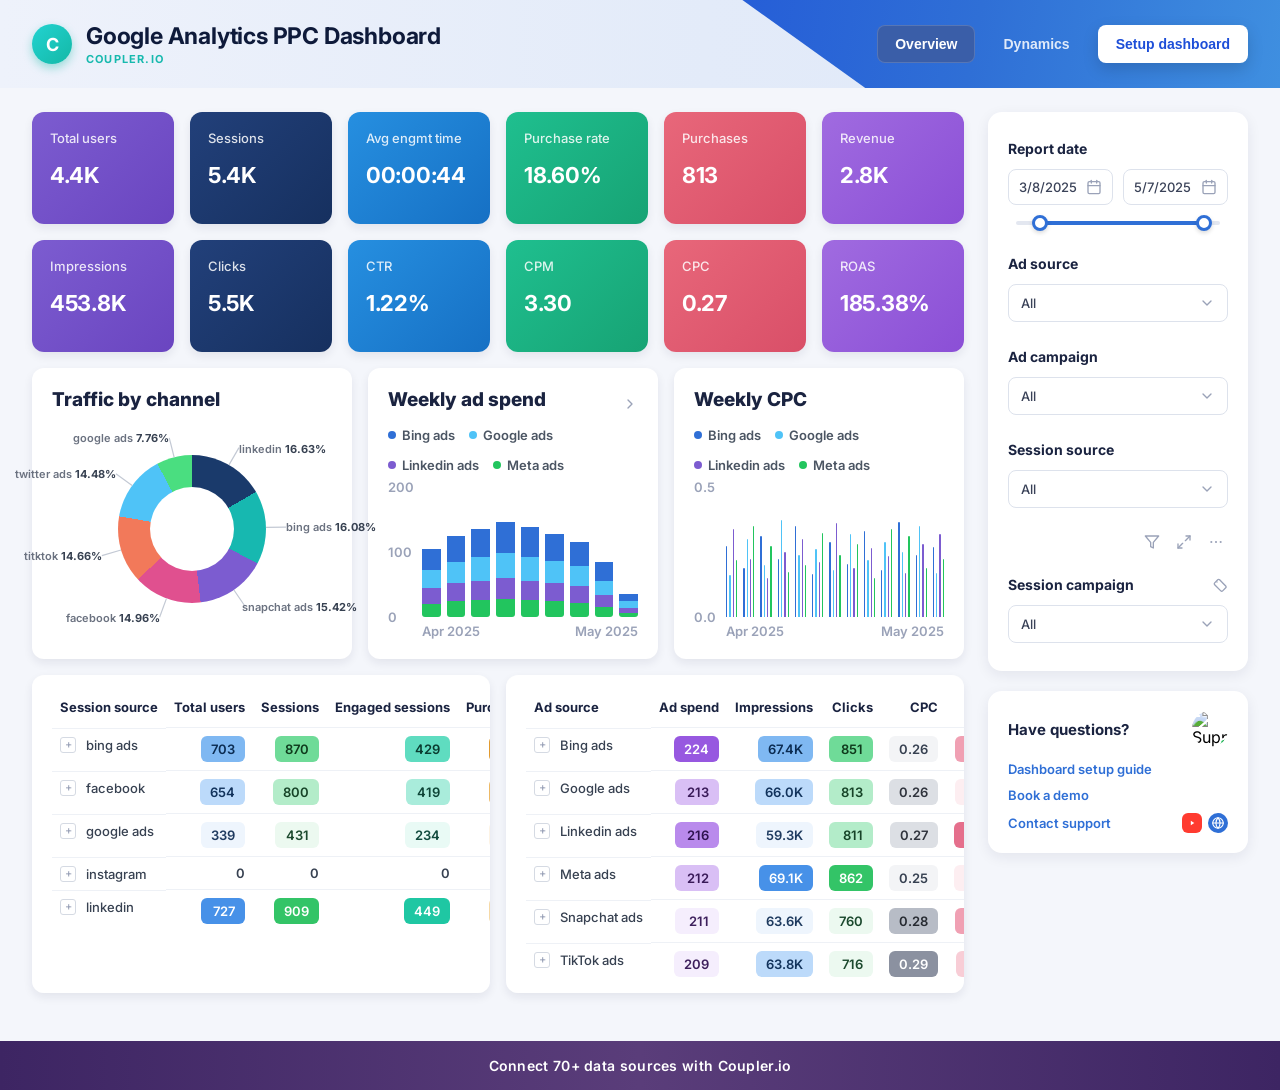
==== commit 003dce25: "finalised 2nd dashboard" ====
--- a/structure2/index.html
+++ b/structure2/index.html
@@ -12,6 +12,11 @@
 <body>
     <header class="header">
         <div class="header-logo">
+            <button class="hamburger-menu" id="hamburger">
+                <span></span>
+                <span></span>
+                <span></span>
+            </button>
             <div class="logo-badge">C</div>
             <div class="header-title-group">
                 <div class="header-title">Google Analytics PPC Dashboard</div>
@@ -19,7 +24,7 @@
             </div>
         </div>
 
-        <nav class="header-nav">
+        <nav class="header-nav" id="header-nav">
             <button class="nav-tab active">Overview</button>
             <button class="nav-tab">Dynamics</button>
             <button class="nav-tab setup-btn">Setup dashboard</button>
@@ -337,11 +342,83 @@
                             </tr>
                             <tr>
                                 <td class="col-source"><span class="expand-icon">+</span>linkedin</td>
-                                <td><span class="cell-pill pill-blue">727</span></td>
-                                <td><span class="cell-pill pill-gray">909</span></td>
-                                <td><span class="cell-pill pill-green">449</span></td>
-                                <td><span class="cell-pill pill-tan">124</span></td>
-                                <td><span class="cell-pill pill-purple">17.06%</span></td>
+                                <td><span class="cell-pill pill-blue-4">727</span></td>
+                                <td><span class="cell-pill pill-green-4">909</span></td>
+                                <td><span class="cell-pill pill-teal-4">449</span></td>
+                                <td><span class="cell-pill pill-orange-2">124</span></td>
+                                <td><span class="cell-pill pill-purple-1">17.06%</span></td>
+                            </tr>
+                        </tbody>
+                    </table>
+                </div>
+
+                <div class="table-card">
+                    <table class="data-table">
+                        <thead>
+                            <tr>
+                                <th class="col-source">Ad source</th>
+                                <th>Ad spend</th>
+                                <th>Impressions</th>
+                                <th>Clicks</th>
+                                <th>CPC</th>
+                                <th>CPM</th>
+                                <th>CTR</th>
+                            </tr>
+                        </thead>
+                        <tbody>
+                            <tr>
+                                <td class="col-source"><span class="expand-icon">+</span>Bing ads</td>
+                                <td><span class="cell-pill pill-purple-4">224</span></td>
+                                <td><span class="cell-pill pill-blue-3">67.4K</span></td>
+                                <td><span class="cell-pill pill-green-3">851</span></td>
+                                <td><span class="cell-pill pill-gray-1">0.26</span></td>
+                                <td><span class="cell-pill pill-pink-3">3.32</span></td>
+                                <td><span class="cell-pill pill-teal-2">1.23%</span></td>
+                            </tr>
+                            <tr>
+                                <td class="col-source"><span class="expand-icon">+</span>Google ads</td>
+                                <td><span class="cell-pill pill-purple-2">213</span></td>
+                                <td><span class="cell-pill pill-blue-2">66.0K</span></td>
+                                <td><span class="cell-pill pill-green-2">813</span></td>
+                                <td><span class="cell-pill pill-gray-2">0.26</span></td>
+                                <td><span class="cell-pill pill-pink-1">3.22</span></td>
+                                <td><span class="cell-pill pill-teal-2">1.23%</span></td>
+                            </tr>
+                            <tr>
+                                <td class="col-source"><span class="expand-icon">+</span>Linkedin ads</td>
+                                <td><span class="cell-pill pill-purple-3">216</span></td>
+                                <td><span class="cell-pill pill-blue-1">59.3K</span></td>
+                                <td><span class="cell-pill pill-green-2">811</span></td>
+                                <td><span class="cell-pill pill-gray-2">0.27</span></td>
+                                <td><span class="cell-pill pill-pink-4">3.64</span></td>
+                                <td><span class="cell-pill pill-teal-4">1.37%</span></td>
+                            </tr>
+                            <tr>
+                                <td class="col-source"><span class="expand-icon">+</span>Meta ads</td>
+                                <td><span class="cell-pill pill-purple-2">212</span></td>
+                                <td><span class="cell-pill pill-blue-4">69.1K</span></td>
+                                <td><span class="cell-pill pill-green-4">862</span></td>
+                                <td><span class="cell-pill pill-gray-1">0.25</span></td>
+                                <td><span class="cell-pill pill-pink-1">3.06</span></td>
+                                <td><span class="cell-pill pill-teal-3">1.25%</span></td>
+                            </tr>
+                            <tr>
+                                <td class="col-source"><span class="expand-icon">+</span>Snapchat ads</td>
+                                <td><span class="cell-pill pill-purple-1">211</span></td>
+                                <td><span class="cell-pill pill-blue-1">63.6K</span></td>
+                                <td><span class="cell-pill pill-green-1">760</span></td>
+                                <td><span class="cell-pill pill-gray-3">0.28</span></td>
+                                <td><span class="cell-pill pill-pink-3">3.32</span></td>
+                                <td><span class="cell-pill pill-teal-1">1.20%</span></td>
+                            </tr>
+                            <tr>
+                                <td class="col-source"><span class="expand-icon">+</span>TikTok ads</td>
+                                <td><span class="cell-pill pill-purple-1">209</span></td>
+                                <td><span class="cell-pill pill-blue-2">63.8K</span></td>
+                                <td><span class="cell-pill pill-green-1">716</span></td>
+                                <td><span class="cell-pill pill-gray-4">0.29</span></td>
+                                <td><span class="cell-pill pill-pink-2">3.27</span></td>
+                                <td><span class="cell-pill pill-teal-1">1.12%</span></td>
                             </tr>
                         </tbody>
                     </table>
@@ -480,6 +557,10 @@
         </aside>
     </div>
 
+    <footer class="bottom-banner">
+        <span>Connect 70+ data sources with Coupler.io</span>
+    </footer>
+
     <script src="index.js"></script>
 </body>
 </html>
--- a/structure2/index.css
+++ b/structure2/index.css
@@ -127,7 +127,7 @@
 /* ===== LAYOUT ===== */
 .dashboard-body {
     display: flex;
-    align-items: flex-start;
+    align-items: stretch;
     gap: 24px;
     padding: 24px 32px;
 }
@@ -272,14 +272,14 @@
 
 .channel-label {
     position: absolute;
-    font-size: 14px;
+    font-size: 11px;
     font-weight: 600;
     color: #6b7280;
     white-space: nowrap;
 }
 
 .channel-label b {
-    font-weight: 800;
+    font-weight: 700;
     color: #374151;
 }
 
@@ -615,25 +615,47 @@
     border-radius: 6px;
 }
 
-.pill-blue {
-    background: #cfe3fb;
-}
-
-.pill-gray {
-    background: #e5e7eb;
-}
-
-.pill-green {
-    background: #c9f0d8;
-}
-
-.pill-tan {
-    background: #f5e0c3;
-}
-
-.pill-purple {
-    background: #e6d9f7;
-}
+/* Total users - blue family */
+.pill-blue-1 { background: #eef5fd; color: #1e3a5f; }
+.pill-blue-2 { background: #bcdafa; color: #12335c; }
+.pill-blue-3 { background: #7fb8f2; color: #0b2c52; }
+.pill-blue-4 { background: #4791e8; color: #ffffff; }
+
+/* Sessions - green family */
+.pill-green-1 { background: #ecf9f0; color: #1c4a2e; }
+.pill-green-2 { background: #b3ecc9; color: #164327; }
+.pill-green-3 { background: #6fdb98; color: #0f3a1c; }
+.pill-green-4 { background: #33c467; color: #ffffff; }
+
+/* Engaged sessions - teal family */
+.pill-teal-1 { background: #e9faf5; color: #114a3d; }
+.pill-teal-2 { background: #a9ecdb; color: #0d4436; }
+.pill-teal-3 { background: #5fdcc0; color: #0a3b2f; }
+.pill-teal-4 { background: #1fc7a3; color: #ffffff; }
+
+/* Purchases - orange family */
+.pill-orange-1 { background: #fdf3e4; color: #5b3d14; }
+.pill-orange-2 { background: #f6d9a6; color: #573a10; }
+.pill-orange-3 { background: #edb965; color: #4a2f0a; }
+.pill-orange-4 { background: #e29a2e; color: #ffffff; }
+
+/* Purchase rate - purple family */
+.pill-purple-1 { background: #f5eefd; color: #3d1f5c; }
+.pill-purple-2 { background: #d9bff5; color: #391a58; }
+.pill-purple-3 { background: #b98aec; color: #2f1350; }
+.pill-purple-4 { background: #9758e0; color: #ffffff; }
+
+/* CPC - gray family */
+.pill-gray-1 { background: #f3f4f6; color: #374151; }
+.pill-gray-2 { background: #dcdfe4; color: #2f333c; }
+.pill-gray-3 { background: #b7bcc6; color: #262a31; }
+.pill-gray-4 { background: #8b91a0; color: #ffffff; }
+
+/* CPM - pink family */
+.pill-pink-1 { background: #fdeef1; color: #6b1d33; }
+.pill-pink-2 { background: #f8cdd6; color: #641a2f; }
+.pill-pink-3 { background: #f0a0b3; color: #591628; }
+.pill-pink-4 { background: #e56f8c; color: #ffffff; }
 
 /* ===== SIDEBAR COLUMN ===== */
 .sidebar-column {
@@ -642,16 +664,19 @@
     display: flex;
     flex-direction: column;
     gap: 20px;
+    height: 100%;
 }
 
 /* ===== FILTERS PANEL ===== */
 .filters-panel {
+    flex: 1;
     display: flex;
     flex-direction: column;
+    justify-content: space-between;
     gap: 26px;
     background: #ffffff;
     border-radius: 14px;
-    padding: 24px 20px;
+    padding: 28px 20px;
     box-shadow: 0 4px 14px rgba(20, 30, 60, 0.08);
 }
 
@@ -778,6 +803,7 @@
 
 /* ===== HELP CARD ===== */
 .help-card {
+    flex-shrink: 0;
     background: #ffffff;
     border-radius: 14px;
     padding: 20px;
@@ -875,3 +901,283 @@
     background: #2f6fd6;
     border-radius: 50%;
 }
+
+/* ===== BOTTOM BANNER ===== */
+.bottom-banner {
+    position: relative;
+    background: linear-gradient(90deg, #3d2563 0%, #5a3d7a 50%, #3d2563 100%);
+    color: #ffffff;
+    text-align: center;
+    padding: 16px 20px;
+    font-size: 14px;
+    font-weight: 600;
+    letter-spacing: 0.3px;
+    border-radius: 0;
+    z-index: 1000;
+    margin-top: 24px;
+}
+
+/* ===== HAMBURGER MENU ===== */
+.hamburger-menu {
+    display: none;
+    flex-direction: column;
+    gap: 5px;
+    border: none;
+    background: transparent;
+    cursor: pointer;
+    padding: 8px;
+    margin-right: 12px;
+}
+
+.hamburger-menu span {
+    width: 24px;
+    height: 2.5px;
+    background: #ffffff;
+    border-radius: 2px;
+    transition: all 0.3s ease;
+}
+
+.hamburger-menu.active span:nth-child(1) {
+    transform: rotate(45deg) translate(8px, 8px);
+}
+
+.hamburger-menu.active span:nth-child(2) {
+    opacity: 0;
+}
+
+.hamburger-menu.active span:nth-child(3) {
+    transform: rotate(-45deg) translate(7px, -7px);
+}
+
+/* ===== RESPONSIVE DESIGN ===== */
+@media (max-width: 1024px) {
+    .kpi-grid {
+        grid-template-columns: repeat(4, 1fr);
+        gap: 12px;
+    }
+
+    .analytics-row {
+        grid-template-columns: repeat(2, 1fr);
+    }
+
+    .sidebar-column {
+        width: 220px;
+    }
+
+    .filters-panel {
+        padding: 20px 16px;
+    }
+}
+
+@media (max-width: 768px) {
+    .header {
+        padding: 16px 20px;
+    }
+
+    .hamburger-menu {
+        display: flex;
+    }
+
+    .header::before {
+        width: 100%;
+        clip-path: none;
+    }
+
+    .header-logo {
+        gap: 10px;
+    }
+
+    .header-title {
+        font-size: 18px;
+    }
+
+    .header-subtitle {
+        font-size: 10px;
+    }
+
+    .header-nav {
+        position: fixed;
+        top: -100%;
+        left: 0;
+        right: 0;
+        width: 100%;
+        flex-direction: column;
+        gap: 0;
+        background: linear-gradient(180deg, #1d4ed8 0%, #2f6fd6 100%);
+        padding: 0;
+        border-radius: 0;
+        height: auto;
+        max-height: none;
+        overflow: visible;
+        transition: top 0.3s ease;
+        z-index: 999;
+        box-shadow: 0 8px 20px rgba(0, 0, 0, 0.15);
+    }
+
+    .header-nav.active {
+        top: 60px;
+    }
+
+    .nav-tab {
+        border-radius: 0;
+        padding: 14px 20px;
+        text-align: center;
+        border-bottom: 1px solid rgba(255, 255, 255, 0.1);
+        white-space: normal;
+        background: transparent;
+        color: rgba(255, 255, 255, 0.9);
+        font-size: 15px;
+    }
+
+    .nav-tab:hover {
+        background: rgba(0, 0, 0, 0.1);
+        color: #ffffff;
+    }
+
+    .nav-tab.active {
+        background: rgba(58, 94, 168, 0.6);
+        color: #ffffff;
+        box-shadow: none;
+    }
+
+    .nav-tab.setup-btn {
+        background: rgba(255, 255, 255, 0.15);
+        box-shadow: none;
+        color: #ffffff;
+        border: 1px solid rgba(255, 255, 255, 0.3);
+        margin: 10px 20px;
+        border-radius: 6px;
+    }
+
+    .nav-tab.setup-btn:hover {
+        background: rgba(255, 255, 255, 0.25);
+    }
+
+    .dashboard-body {
+        flex-direction: column;
+        gap: 16px;
+        padding: 16px;
+    }
+
+    .main-content {
+        min-width: 100%;
+    }
+
+    .kpi-grid {
+        grid-template-columns: repeat(2, 1fr);
+        gap: 12px;
+    }
+
+    .kpi-card {
+        min-height: 100px;
+        padding: 14px;
+    }
+
+    .kpi-label {
+        font-size: 12px;
+    }
+
+    .kpi-value {
+        font-size: 18px;
+    }
+
+    .analytics-row {
+        grid-template-columns: 1fr;
+    }
+
+    .chart-card {
+        padding: 16px;
+    }
+
+    .tables-row {
+        grid-template-columns: 1fr;
+    }
+
+    .sidebar-column {
+        width: 100%;
+        flex-direction: row;
+        gap: 16px;
+    }
+
+    .filters-panel {
+        flex: 1;
+    }
+
+    .help-card {
+        flex: 1;
+    }
+
+    .bottom-banner {
+        margin: 16px;
+        margin-top: 16px;
+    }
+}
+
+@media (max-width: 480px) {
+    .header {
+        padding: 12px 16px;
+    }
+
+    .logo-badge {
+        width: 32px;
+        height: 32px;
+        font-size: 16px;
+    }
+
+    .header-title {
+        font-size: 14px;
+    }
+
+    .header-subtitle {
+        font-size: 9px;
+    }
+
+    .kpi-grid {
+        grid-template-columns: repeat(2, 1fr);
+        gap: 10px;
+    }
+
+    .kpi-card {
+        min-height: 90px;
+        padding: 12px;
+    }
+
+    .kpi-label {
+        font-size: 11px;
+    }
+
+    .kpi-value {
+        font-size: 16px;
+    }
+
+    .chart-card {
+        padding: 12px;
+    }
+
+    .chart-card-title {
+        font-size: 13px;
+    }
+
+    .data-table th,
+    .data-table td {
+        padding: 6px 4px;
+        font-size: 11px;
+    }
+
+    .sidebar-column {
+        flex-direction: column;
+        width: 100%;
+    }
+
+    .filters-panel,
+    .help-card {
+        flex: initial;
+    }
+
+    .bottom-banner {
+        padding: 12px 16px;
+        font-size: 12px;
+        margin: 12px;
+        margin-top: 12px;
+    }
+}
